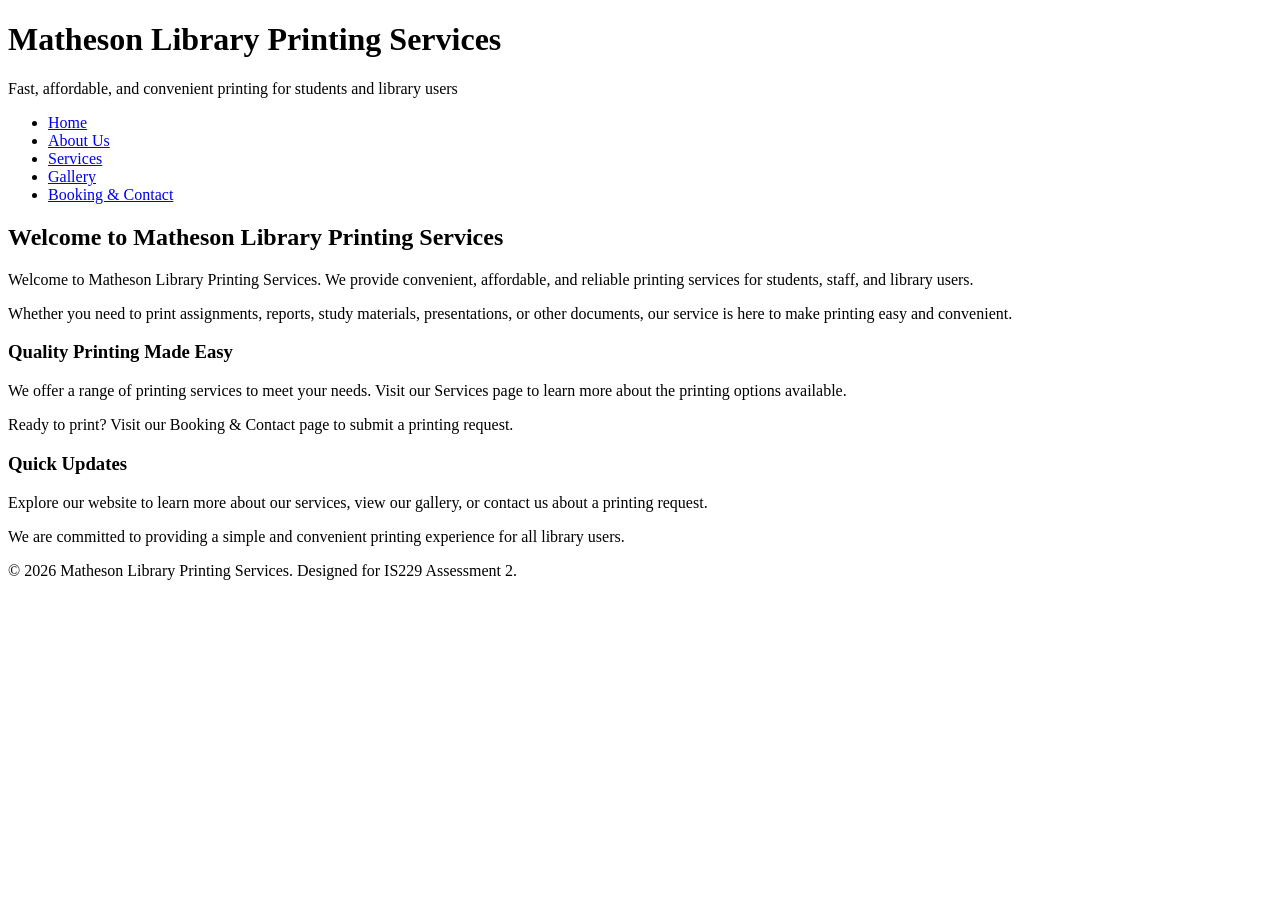
==== index.html @ 6a516424 "Initial website files(html)" ====
<!doctype html>
<html lang="en">
  <head>
    <meta charset="UTF-8" />
    <meta name="viewport" content="width=device-width, initial-scale=1.0" />
    <meta
      name="description"
      content="Matheson Library Printing Services offers fast, affordable printing, colour printing and photocopying for students, staff and library users."
    />
    <link rel="stylesheet" href="style.css" />
    <link rel="icon" type="image/png" href="images/favicon.png" />

    <title>Home - Matheson Library Printing Services</title>
  </head>

  <body>
    <!-- Header: Main branding and website title -->
    <header>
      <h1>Matheson Library Printing Services</h1>
      <p>
        Fast, affordable, and convenient printing for students and library users
      </p>
    </header>

    <!-- Nav: Consistent navigation menu on every page -->
    <nav>
      <ul>
        <li><a href="index.html">Home</a></li>
        <li><a href="about.html">About Us</a></li>
        <li><a href="services.html">Services</a></li>
        <li><a href="gallery.html">Gallery</a></li>
        <li><a href="contact.html">Booking &amp; Contact</a></li>
      </ul>
    </nav>

    <!-- Main: The primary content area of the page -->
    <main>
      <!-- Welcome section -->
      <section>
        <h2>Welcome to Matheson Library Printing Services</h2>

        <p>
          Welcome to Matheson Library Printing Services. We provide convenient,
          affordable, and reliable printing services for students, staff, and
          library users.
        </p>

        <p>
          Whether you need to print assignments, reports, study materials,
          presentations, or other documents, our service is here to make
          printing easy and convenient.
        </p>

        <!-- Article: A self-contained piece of content -->
        <article>
          <h3>Quality Printing Made Easy</h3>

          <p>
            We offer a range of printing services to meet your needs. Visit our
            Services page to learn more about the printing options available.
          </p>

          <p>
            Ready to print? Visit our Booking &amp; Contact page to submit a
            printing request.
          </p>
        </article>
      </section>

      <!-- Aside: Complementary content -->
      <aside>
        <h3>Quick Updates</h3>

        <p>
          Explore our website to learn more about our services, view our
          gallery, or contact us about a printing request.
        </p>

        <p>
          We are committed to providing a simple and convenient printing
          experience for all library users.
        </p>
      </aside>
    </main>

    <!-- Footer: Copyright and metadata info -->
    <footer>
      <p>
        &copy; 2026 Matheson Library Printing Services. Designed for IS229
        Assessment 2.
      </p>
    </footer>
  </body>
</html>
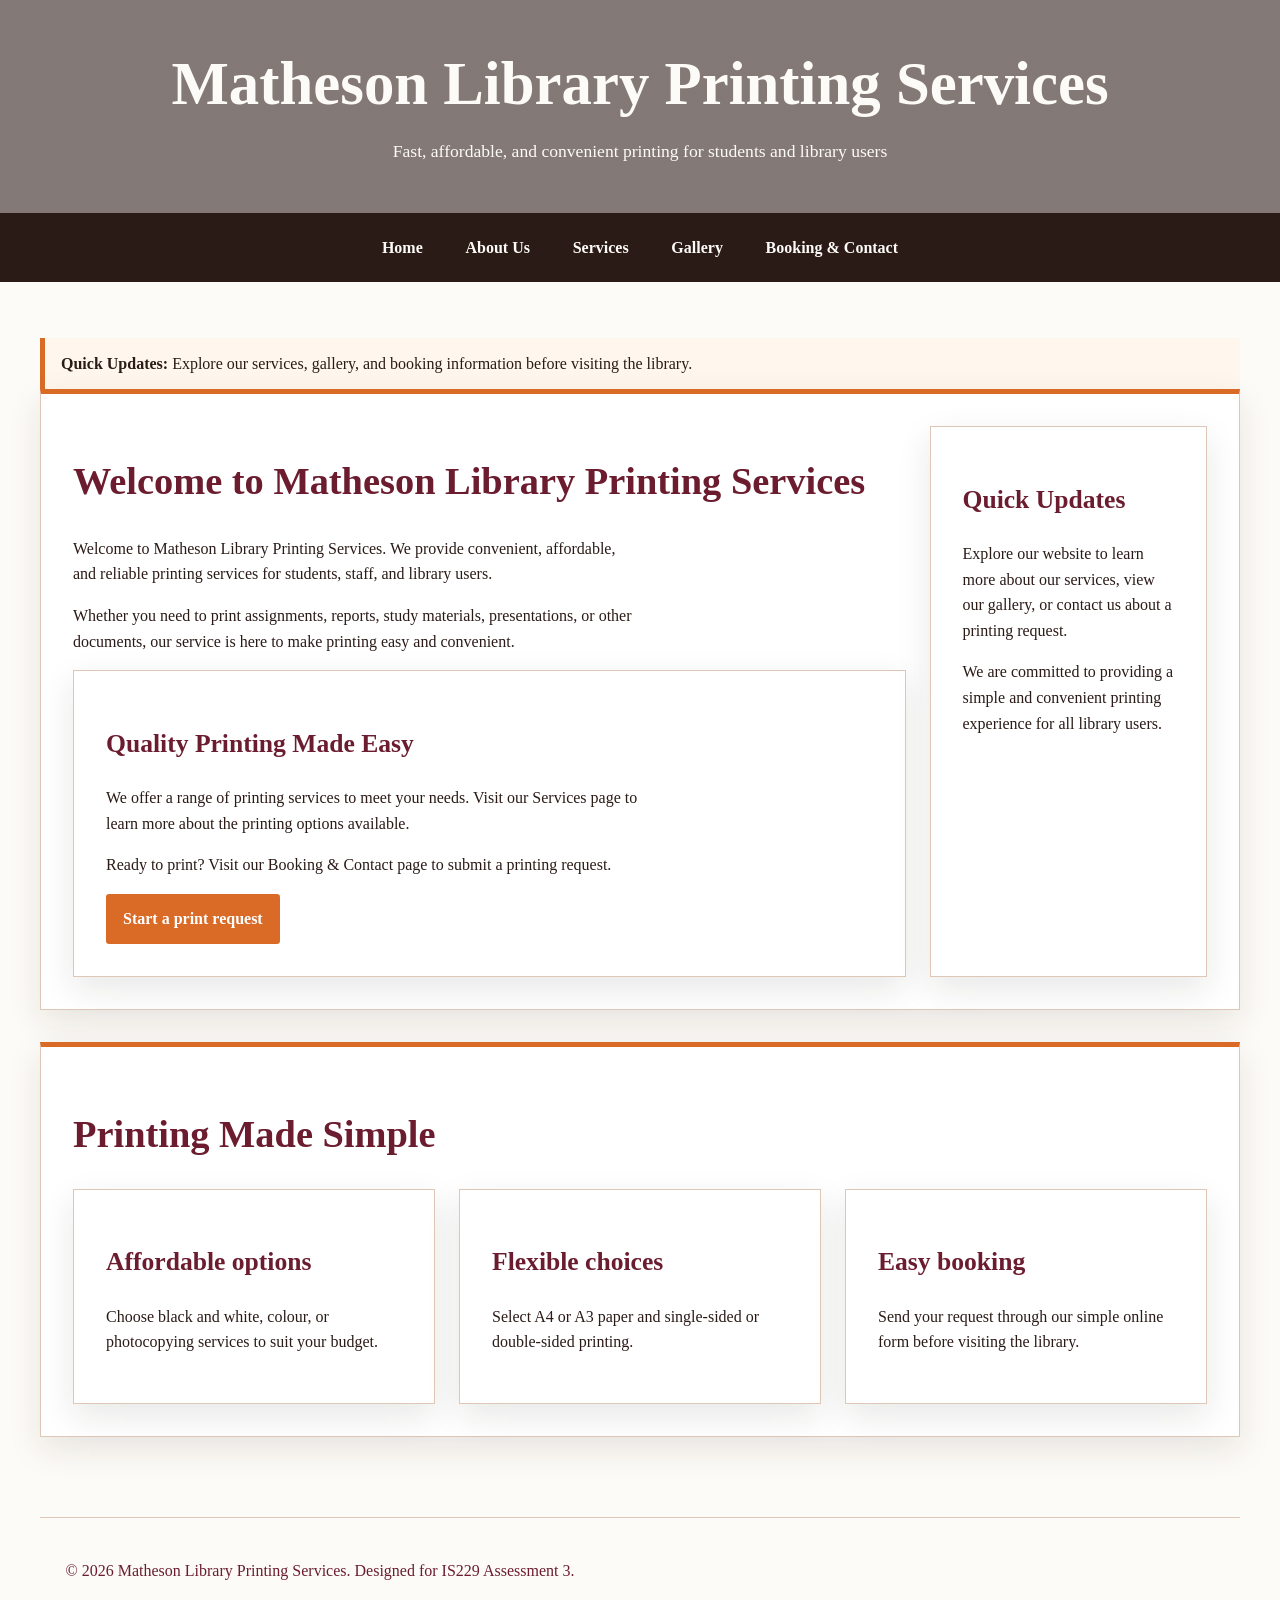
==== commit b4d798ca: "Integrate responsive layouts for core pages" ====
--- a/index.html
+++ b/index.html
@@ -15,15 +15,18 @@
 
   <body>
     <!-- Header: Main branding and website title -->
-    <header>
-      <h1>Matheson Library Printing Services</h1>
-      <p>
-        Fast, affordable, and convenient printing for students and library users
-      </p>
+    <header class="site-header">
+      <div class="header-container">
+        <h1>Matheson Library Printing Services</h1>
+        <p>
+          Fast, affordable, and convenient printing for students and library
+          users
+        </p>
+      </div>
     </header>
 
     <!-- Nav: Consistent navigation menu on every page -->
-    <nav>
+    <nav class="main-nav" aria-label="Main navigation">
       <ul>
         <li><a href="index.html">Home</a></li>
         <li><a href="about.html">About Us</a></li>
@@ -35,59 +38,88 @@
 
     <!-- Main: The primary content area of the page -->
     <main>
-      <!-- Welcome section -->
-      <section>
-        <h2>Welcome to Matheson Library Printing Services</h2>
+      <div class="updates">
+        <strong>Quick Updates:</strong> Explore our services, gallery, and
+        booking information before visiting the library.
+      </div>
 
-        <p>
-          Welcome to Matheson Library Printing Services. We provide convenient,
-          affordable, and reliable printing services for students, staff, and
-          library users.
-        </p>
+      <section class="hero-grid" aria-labelledby="welcome-heading">
+        <div>
+          <h2 id="welcome-heading">
+            Welcome to Matheson Library Printing Services
+          </h2>
+          <p>
+            Welcome to Matheson Library Printing Services. We provide
+            convenient, affordable, and reliable printing services for students,
+            staff, and library users.
+          </p>
+          <p>
+            Whether you need to print assignments, reports, study materials,
+            presentations, or other documents, our service is here to make
+            printing easy and convenient.
+          </p>
+          <article class="panel">
+            <h3>Quality Printing Made Easy</h3>
+            <p>
+              We offer a range of printing services to meet your needs. Visit
+              our Services page to learn more about the printing options
+              available.
+            </p>
+            <p>
+              Ready to print? Visit our Booking &amp; Contact page to submit a
+              printing request.
+            </p>
+            <a class="btn btn-primary" href="contact.html"
+              >Start a print request</a
+            >
+          </article>
+        </div>
 
-        <p>
-          Whether you need to print assignments, reports, study materials,
-          presentations, or other documents, our service is here to make
-          printing easy and convenient.
-        </p>
-
-        <!-- Article: A self-contained piece of content -->
-        <article>
-          <h3>Quality Printing Made Easy</h3>
-
+        <aside class="panel">
+          <h3>Quick Updates</h3>
           <p>
-            We offer a range of printing services to meet your needs. Visit our
-            Services page to learn more about the printing options available.
+            Explore our website to learn more about our services, view our
+            gallery, or contact us about a printing request.
           </p>
-
           <p>
-            Ready to print? Visit our Booking &amp; Contact page to submit a
-            printing request.
+            We are committed to providing a simple and convenient printing
+            experience for all library users.
           </p>
-        </article>
+        </aside>
       </section>
 
-      <!-- Aside: Complementary content -->
-      <aside>
-        <h3>Quick Updates</h3>
-
-        <p>
-          Explore our website to learn more about our services, view our
-          gallery, or contact us about a printing request.
-        </p>
-
-        <p>
-          We are committed to providing a simple and convenient printing
-          experience for all library users.
-        </p>
-      </aside>
+      <section aria-labelledby="features-heading">
+        <h2 id="features-heading">Printing Made Simple</h2>
+        <div class="grid-3">
+          <article class="card">
+            <h3>Affordable options</h3>
+            <p>
+              Choose black and white, colour, or photocopying services to suit
+              your budget.
+            </p>
+          </article>
+          <article class="card">
+            <h3>Flexible choices</h3>
+            <p>
+              Select A4 or A3 paper and single-sided or double-sided printing.
+            </p>
+          </article>
+          <article class="card">
+            <h3>Easy booking</h3>
+            <p>
+              Send your request through our simple online form before visiting
+              the library.
+            </p>
+          </article>
+        </div>
+      </section>
     </main>
 
     <!-- Footer: Copyright and metadata info -->
     <footer>
       <p>
         &copy; 2026 Matheson Library Printing Services. Designed for IS229
-        Assessment 2.
+        Assessment 3.
       </p>
     </footer>
   </body>
--- a/style.css
+++ b/style.css
@@ -0,0 +1,352 @@
+:root {
+  --terracotta: #d96b27;
+  --maroon: #6b1d2f;
+  --chocolate: #2b1b17;
+  --cream: #fdfbf7;
+  --paper: #fff7ed;
+  --border: #dfc7b8;
+  --shadow: 0 0.75rem 2rem rgba(43, 27, 23, 0.1);
+  --content-width: 75rem;
+}
+
+*,
+*::before,
+*::after {
+  box-sizing: border-box;
+}
+
+html {
+  scroll-behavior: smooth;
+}
+
+body {
+  margin: 0;
+  min-width: 18rem;
+  background: var(--cream);
+  color: var(--chocolate);
+  font-family: Georgia, "Times New Roman", serif;
+  line-height: 1.6;
+}
+
+img,
+video,
+iframe {
+  display: block;
+  max-width: 100%;
+}
+
+img,
+video {
+  height: auto;
+}
+
+a {
+  color: var(--maroon);
+}
+
+a:hover {
+  color: var(--terracotta);
+}
+
+:focus-visible {
+  outline: 0.2rem solid var(--terracotta);
+  outline-offset: 0.2rem;
+}
+
+h1,
+h2,
+h3 {
+  line-height: 1.2;
+}
+
+h1 {
+  margin: 0;
+  font-size: clamp(2rem, 5vw, 3.8rem);
+}
+
+h2 {
+  color: var(--maroon);
+  font-size: clamp(1.6rem, 3vw, 2.4rem);
+}
+
+h3 {
+  color: var(--maroon);
+  font-size: clamp(1.2rem, 2vw, 1.6rem);
+}
+
+p,
+ul,
+ol {
+  max-width: 70ch;
+}
+
+.site-header {
+  background:
+    linear-gradient(rgba(43, 27, 23, 0.58), rgba(43, 27, 23, 0.58)),
+    url("Images/Header Background.png") center / cover;
+  color: var(--cream);
+  padding: 3rem 1rem;
+  text-align: center;
+}
+
+.site-header p {
+  margin: 1rem auto 0;
+  max-width: 48rem;
+  font-size: 1.1rem;
+}
+
+.header-container,
+.main-nav ul,
+main,
+footer {
+  width: min(100% - 2rem, var(--content-width));
+  margin-inline: auto;
+}
+
+.main-nav {
+  background: var(--chocolate);
+}
+
+.main-nav ul {
+  display: flex;
+  flex-wrap: wrap;
+  justify-content: space-evenly;
+  gap: 0.5rem;
+  margin-block: 0;
+  padding: 0.8rem 0;
+  list-style: none;
+}
+
+.main-nav li {
+  flex: 0 1 auto;
+}
+
+.main-nav a {
+  display: block;
+  padding: 0.55rem 0.8rem;
+  color: var(--cream);
+  font-weight: 700;
+  text-align: center;
+  text-decoration: none;
+}
+
+.main-nav a:hover,
+.main-nav a[aria-current="page"] {
+  background: var(--terracotta);
+  color: #fff;
+}
+
+.updates {
+  margin: 1.5rem auto 0;
+  padding: 0.8rem 1rem;
+  border-left: 0.35rem solid var(--terracotta);
+  background: var(--paper);
+}
+
+main {
+  padding-block: 2rem 3rem;
+}
+
+main > section,
+main > aside {
+  margin-bottom: 2rem;
+}
+
+.hero-grid,
+.grid-2,
+.grid-3,
+.contact-layout,
+.gallery-grid {
+  display: grid;
+  gap: 1.5rem;
+}
+
+.hero-grid {
+  align-items: center;
+}
+
+.card,
+.panel,
+.booking-form,
+main > section,
+main > aside {
+  padding: clamp(1.25rem, 3vw, 2rem);
+  border: 0.08rem solid var(--border);
+  background: #fff;
+  box-shadow: var(--shadow);
+}
+
+main > section,
+main > aside {
+  border-top: 0.35rem solid var(--terracotta);
+}
+
+.card,
+.panel {
+  height: 100%;
+}
+
+figure {
+  margin: 1.5rem 0;
+}
+
+figcaption {
+  padding-top: 0.5rem;
+  color: var(--maroon);
+  font-style: italic;
+}
+
+.gallery-grid figure {
+  margin: 0;
+}
+
+.gallery-grid img,
+.gallery-grid video {
+  width: 100%;
+  border: 0.08rem solid var(--border);
+}
+
+.video-container,
+.map-container {
+  overflow: hidden;
+  aspect-ratio: 16 / 9;
+}
+
+.video-container video,
+.map-container iframe {
+  width: 100%;
+  height: 100%;
+}
+
+.map-container iframe {
+  border: 0;
+}
+
+table {
+  width: 100%;
+  border-collapse: collapse;
+  margin-block: 1rem 2rem;
+}
+
+caption {
+  margin-bottom: 0.5rem;
+  color: var(--maroon);
+  font-weight: 700;
+  text-align: left;
+}
+
+th,
+td {
+  padding: 0.7rem;
+  border: 0.08rem solid var(--border);
+  text-align: left;
+  vertical-align: top;
+}
+
+th {
+  background: var(--maroon);
+  color: var(--cream);
+}
+
+.booking-form {
+  display: grid;
+  gap: 0.8rem;
+}
+
+.form-group {
+  display: grid;
+  gap: 0.35rem;
+}
+
+input,
+select,
+textarea {
+  width: 100%;
+  padding: 0.7rem;
+  border: 0.08rem solid #94766b;
+  border-radius: 0.2rem;
+  background: #fff;
+  color: var(--chocolate);
+  font: inherit;
+}
+
+textarea {
+  resize: vertical;
+}
+
+.btn {
+  display: inline-block;
+  width: fit-content;
+  border: 0.1rem solid transparent;
+  border-radius: 0.2rem;
+  padding: 0.7rem 1rem;
+  font: inherit;
+  font-weight: 700;
+  cursor: pointer;
+  text-decoration: none;
+}
+
+.btn-primary {
+  background: var(--terracotta);
+  color: #fff;
+}
+
+.btn-primary:hover {
+  background: var(--maroon);
+  color: #fff;
+}
+
+.btn-secondary {
+  border-color: var(--maroon);
+  color: var(--maroon);
+}
+
+footer {
+  padding-block: 1.5rem;
+  border-top: 0.08rem solid var(--border);
+  color: var(--maroon);
+  text-align: center;
+}
+
+@media (min-width: 40rem) {
+  .grid-2,
+  .contact-layout {
+    grid-template-columns: repeat(2, minmax(0, 1fr));
+  }
+
+  .gallery-grid {
+    grid-template-columns: repeat(2, minmax(0, 1fr));
+  }
+
+  .hero-grid {
+    grid-template-columns: 1.4fr 0.6fr;
+  }
+}
+
+@media (min-width: 62rem) {
+  .grid-3,
+  .gallery-grid {
+    grid-template-columns: repeat(3, minmax(0, 1fr));
+  }
+
+  .hero-grid {
+    grid-template-columns: 1.5fr 0.5fr;
+  }
+}
+
+@media (max-width: 39.99rem) {
+  .main-nav ul {
+    align-items: stretch;
+    flex-direction: column;
+    text-align: center;
+  }
+
+  .main-nav li {
+    flex: initial;
+  }
+
+  table {
+    display: block;
+    overflow-x: auto;
+  }
+}
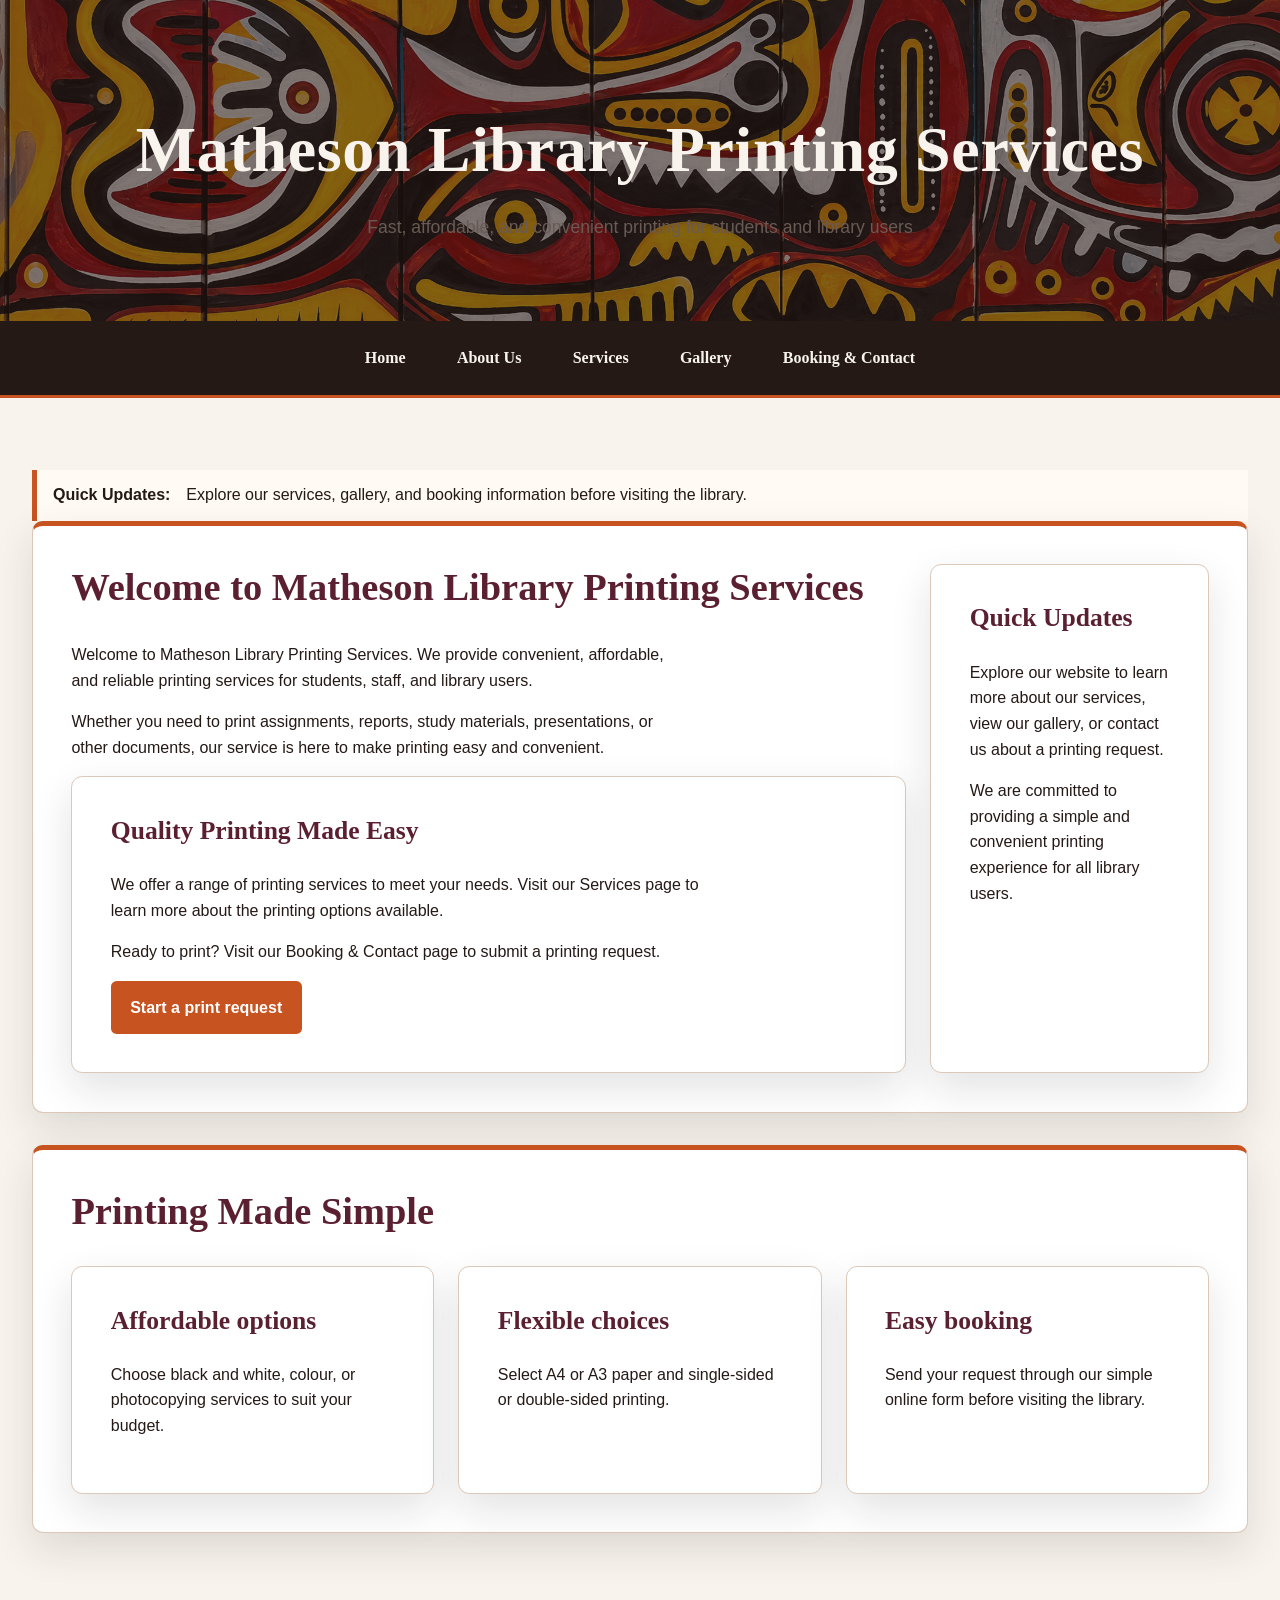
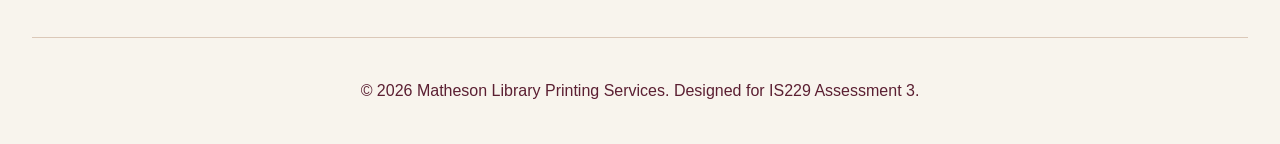
==== commit aaa256ba: "Complete responsive accessibility quality checks" ====
--- a/index.html
+++ b/index.html
@@ -14,6 +14,7 @@
   </head>
 
   <body>
+    <a class="skip-link" href="#main-content">Skip to main content</a>
     <!-- Header: Main branding and website title -->
     <header class="site-header">
       <div class="header-container">
@@ -37,7 +38,7 @@
     </nav>
 
     <!-- Main: The primary content area of the page -->
-    <main>
+    <main id="main-content">
       <div class="updates">
         <strong>Quick Updates:</strong> Explore our services, gallery, and
         booking information before visiting the library.
--- a/style.css
+++ b/style.css
@@ -1,12 +1,27 @@
 :root {
-  --terracotta: #d96b27;
-  --maroon: #6b1d2f;
-  --chocolate: #2b1b17;
-  --cream: #fdfbf7;
-  --paper: #fff7ed;
-  --border: #dfc7b8;
-  --shadow: 0 0.75rem 2rem rgba(43, 27, 23, 0.1);
-  --content-width: 75rem;
+  --terracotta: #c65320;
+  --terracotta-dark: #9f3f1b;
+  --maroon: #5b1f32;
+  --maroon-dark: #3e1422;
+  --chocolate: #241915;
+  --cream: #f8f4ed;
+  --paper: #fffaf3;
+  --surface: #ffffff;
+  --border: #dbc8b8;
+  --muted: #695b54;
+  --shadow-sm: 0 0.25rem 0.8rem rgba(36, 25, 21, 0.08);
+  --shadow: 0 1rem 2.5rem rgba(36, 25, 21, 0.12);
+  --content-width: 76rem;
+  --reading-width: 68ch;
+  --space-1: 0.35rem;
+  --space-2: 0.7rem;
+  --space-3: 1rem;
+  --space-4: 1.5rem;
+  --space-5: 2rem;
+  --space-6: 3rem;
+  --space-7: 4.5rem;
+  --radius-sm: 0.35rem;
+  --radius-md: 0.7rem;
 }
 
 *,
@@ -24,7 +39,7 @@
   min-width: 18rem;
   background: var(--cream);
   color: var(--chocolate);
-  font-family: Georgia, "Times New Roman", serif;
+  font-family: "Trebuchet MS", Verdana, sans-serif;
   line-height: 1.6;
 }
 
@@ -53,20 +68,48 @@
   outline-offset: 0.2rem;
 }
 
+.skip-link {
+  position: absolute;
+  top: 0.5rem;
+  left: 0.5rem;
+  z-index: 10;
+  transform: translateY(-200%);
+  padding: 0.7rem 1rem;
+  border-radius: var(--radius-sm);
+  background: var(--cream);
+  color: var(--maroon-dark);
+  font-weight: 700;
+}
+
+.skip-link:focus {
+  transform: translateY(0);
+}
+
 h1,
 h2,
 h3 {
+  margin-top: 0;
   line-height: 1.2;
+}
+
+h1,
+h2,
+h3,
+th,
+.btn,
+.main-nav a {
+  font-family: Georgia, "Times New Roman", serif;
 }
 
 h1 {
   margin: 0;
-  font-size: clamp(2rem, 5vw, 3.8rem);
+  font-size: clamp(2.2rem, 5vw, 4.4rem);
+  letter-spacing: 0.01em;
 }
 
 h2 {
   color: var(--maroon);
-  font-size: clamp(1.6rem, 3vw, 2.4rem);
+  font-size: clamp(1.75rem, 3vw, 2.6rem);
 }
 
 h3 {
@@ -77,7 +120,14 @@
 p,
 ul,
 ol {
-  max-width: 70ch;
+  max-width: var(--reading-width);
+}
+
+small,
+figcaption,
+.site-header p,
+footer {
+  color: var(--muted);
 }
 
 .site-header {
@@ -85,12 +135,12 @@
     linear-gradient(rgba(43, 27, 23, 0.58), rgba(43, 27, 23, 0.58)),
     url("Images/Header Background.png") center / cover;
   color: var(--cream);
-  padding: 3rem 1rem;
+  padding: clamp(3.5rem, 10vw, 7rem) 1rem clamp(3rem, 8vw, 5rem);
   text-align: center;
 }
 
 .site-header p {
-  margin: 1rem auto 0;
+  margin: var(--space-4) auto 0;
   max-width: 48rem;
   font-size: 1.1rem;
 }
@@ -103,8 +153,15 @@
   margin-inline: auto;
 }
 
+.header-container {
+  display: flex;
+  flex-direction: column;
+  align-items: center;
+}
+
 .main-nav {
   background: var(--chocolate);
+  border-bottom: 0.2rem solid var(--terracotta);
 }
 
 .main-nav ul {
@@ -123,11 +180,15 @@
 
 .main-nav a {
   display: block;
-  padding: 0.55rem 0.8rem;
+  border-radius: var(--radius-sm);
+  padding: 0.7rem 1rem;
   color: var(--cream);
   font-weight: 700;
   text-align: center;
   text-decoration: none;
+  transition:
+    background-color 160ms ease,
+    color 160ms ease;
 }
 
 .main-nav a:hover,
@@ -136,7 +197,15 @@
   color: #fff;
 }
 
+.main-nav a:focus-visible {
+  outline-color: var(--cream);
+}
+
 .updates {
+  display: flex;
+  flex-wrap: wrap;
+  align-items: baseline;
+  gap: var(--space-2) var(--space-3);
   margin: 1.5rem auto 0;
   padding: 0.8rem 1rem;
   border-left: 0.35rem solid var(--terracotta);
@@ -144,7 +213,7 @@
 }
 
 main {
-  padding-block: 2rem 3rem;
+  padding-block: var(--space-6) var(--space-7);
 }
 
 main > section,
@@ -158,11 +227,33 @@
 .contact-layout,
 .gallery-grid {
   display: grid;
+  align-items: stretch;
   gap: 1.5rem;
+}
+
+.hero-grid {
+  grid-template-columns: minmax(0, 1.5fr) minmax(16rem, 0.5fr);
+}
+
+.grid-2,
+.contact-layout {
+  grid-template-columns: repeat(2, minmax(0, 1fr));
+}
+
+.grid-3,
+.gallery-grid {
+  grid-template-columns: repeat(3, minmax(0, 1fr));
 }
 
 .hero-grid {
   align-items: center;
+}
+
+.grid-2 > *,
+.grid-3 > *,
+.contact-layout > *,
+.gallery-grid > * {
+  min-width: 0;
 }
 
 .card,
@@ -170,9 +261,10 @@
 .booking-form,
 main > section,
 main > aside {
-  padding: clamp(1.25rem, 3vw, 2rem);
+  padding: clamp(1.35rem, 3vw, 2.4rem);
   border: 0.08rem solid var(--border);
-  background: #fff;
+  border-radius: var(--radius-md);
+  background: var(--surface);
   box-shadow: var(--shadow);
 }
 
@@ -191,8 +283,7 @@
 }
 
 figcaption {
-  padding-top: 0.5rem;
-  color: var(--maroon);
+  padding-top: var(--space-2);
   font-style: italic;
 }
 
@@ -203,7 +294,12 @@
 .gallery-grid img,
 .gallery-grid video {
   width: 100%;
+  aspect-ratio: 4 / 3;
   border: 0.08rem solid var(--border);
+}
+
+.gallery-grid img {
+  object-fit: cover;
 }
 
 .video-container,
@@ -216,6 +312,10 @@
 .map-container iframe {
   width: 100%;
   height: 100%;
+}
+
+.video-container video {
+  object-fit: cover;
 }
 
 .map-container iframe {
@@ -253,6 +353,10 @@
   gap: 0.8rem;
 }
 
+.booking-form .btn {
+  justify-self: start;
+}
+
 .form-group {
   display: grid;
   gap: 0.35rem;
@@ -262,12 +366,30 @@
 select,
 textarea {
   width: 100%;
-  padding: 0.7rem;
+  min-height: 3rem;
+  padding: 0.75rem 0.85rem;
   border: 0.08rem solid #94766b;
-  border-radius: 0.2rem;
-  background: #fff;
+  border-radius: var(--radius-sm);
+  background: var(--surface);
   color: var(--chocolate);
   font: inherit;
+  transition:
+    border-color 160ms ease,
+    box-shadow 160ms ease;
+}
+
+input:focus,
+select:focus,
+textarea:focus {
+  border-color: var(--terracotta);
+  box-shadow: 0 0 0 0.2rem rgba(198, 83, 32, 0.18);
+  outline: none;
+}
+
+input:user-invalid,
+select:user-invalid,
+textarea:user-invalid {
+  border-color: var(--maroon);
 }
 
 textarea {
@@ -278,12 +400,21 @@
   display: inline-block;
   width: fit-content;
   border: 0.1rem solid transparent;
-  border-radius: 0.2rem;
-  padding: 0.7rem 1rem;
+  border-radius: var(--radius-sm);
+  padding: 0.8rem 1.15rem;
   font: inherit;
   font-weight: 700;
   cursor: pointer;
   text-decoration: none;
+  transition:
+    background-color 160ms ease,
+    border-color 160ms ease,
+    color 160ms ease,
+    transform 160ms ease;
+}
+
+.btn:hover {
+  transform: translateY(-0.1rem);
 }
 
 .btn-primary {
@@ -292,7 +423,7 @@
 }
 
 .btn-primary:hover {
-  background: var(--maroon);
+  background: var(--terracotta-dark);
   color: #fff;
 }
 
@@ -301,7 +432,14 @@
   color: var(--maroon);
 }
 
+.btn-secondary:hover {
+  background: var(--maroon);
+  color: var(--cream);
+}
+
 footer {
+  display: flex;
+  justify-content: center;
   padding-block: 1.5rem;
   border-top: 0.08rem solid var(--border);
   color: var(--maroon);
@@ -309,28 +447,24 @@
 }
 
 @media (min-width: 40rem) {
-  .grid-2,
-  .contact-layout {
-    grid-template-columns: repeat(2, minmax(0, 1fr));
-  }
-
+  .hero-grid {
+    grid-template-columns: minmax(0, 1.4fr) minmax(15rem, 0.6fr);
+  }
+
+  .grid-3,
   .gallery-grid {
     grid-template-columns: repeat(2, minmax(0, 1fr));
   }
-
+}
+
+@media (min-width: 62rem) {
   .hero-grid {
-    grid-template-columns: 1.4fr 0.6fr;
-  }
-}
-
-@media (min-width: 62rem) {
+    grid-template-columns: minmax(0, 1.5fr) minmax(16rem, 0.5fr);
+  }
+
   .grid-3,
   .gallery-grid {
     grid-template-columns: repeat(3, minmax(0, 1fr));
-  }
-
-  .hero-grid {
-    grid-template-columns: 1.5fr 0.5fr;
   }
 }
 
@@ -345,8 +479,26 @@
     flex: initial;
   }
 
+  .hero-grid,
+  .grid-2,
+  .grid-3,
+  .contact-layout,
+  .gallery-grid {
+    grid-template-columns: minmax(0, 1fr);
+  }
+
   table {
     display: block;
     overflow-x: auto;
   }
 }
+
+@media (prefers-reduced-motion: reduce) {
+  *,
+  *::before,
+  *::after {
+    scroll-behavior: auto !important;
+    transition-duration: 0.01ms !important;
+    animation-duration: 0.01ms !important;
+  }
+}
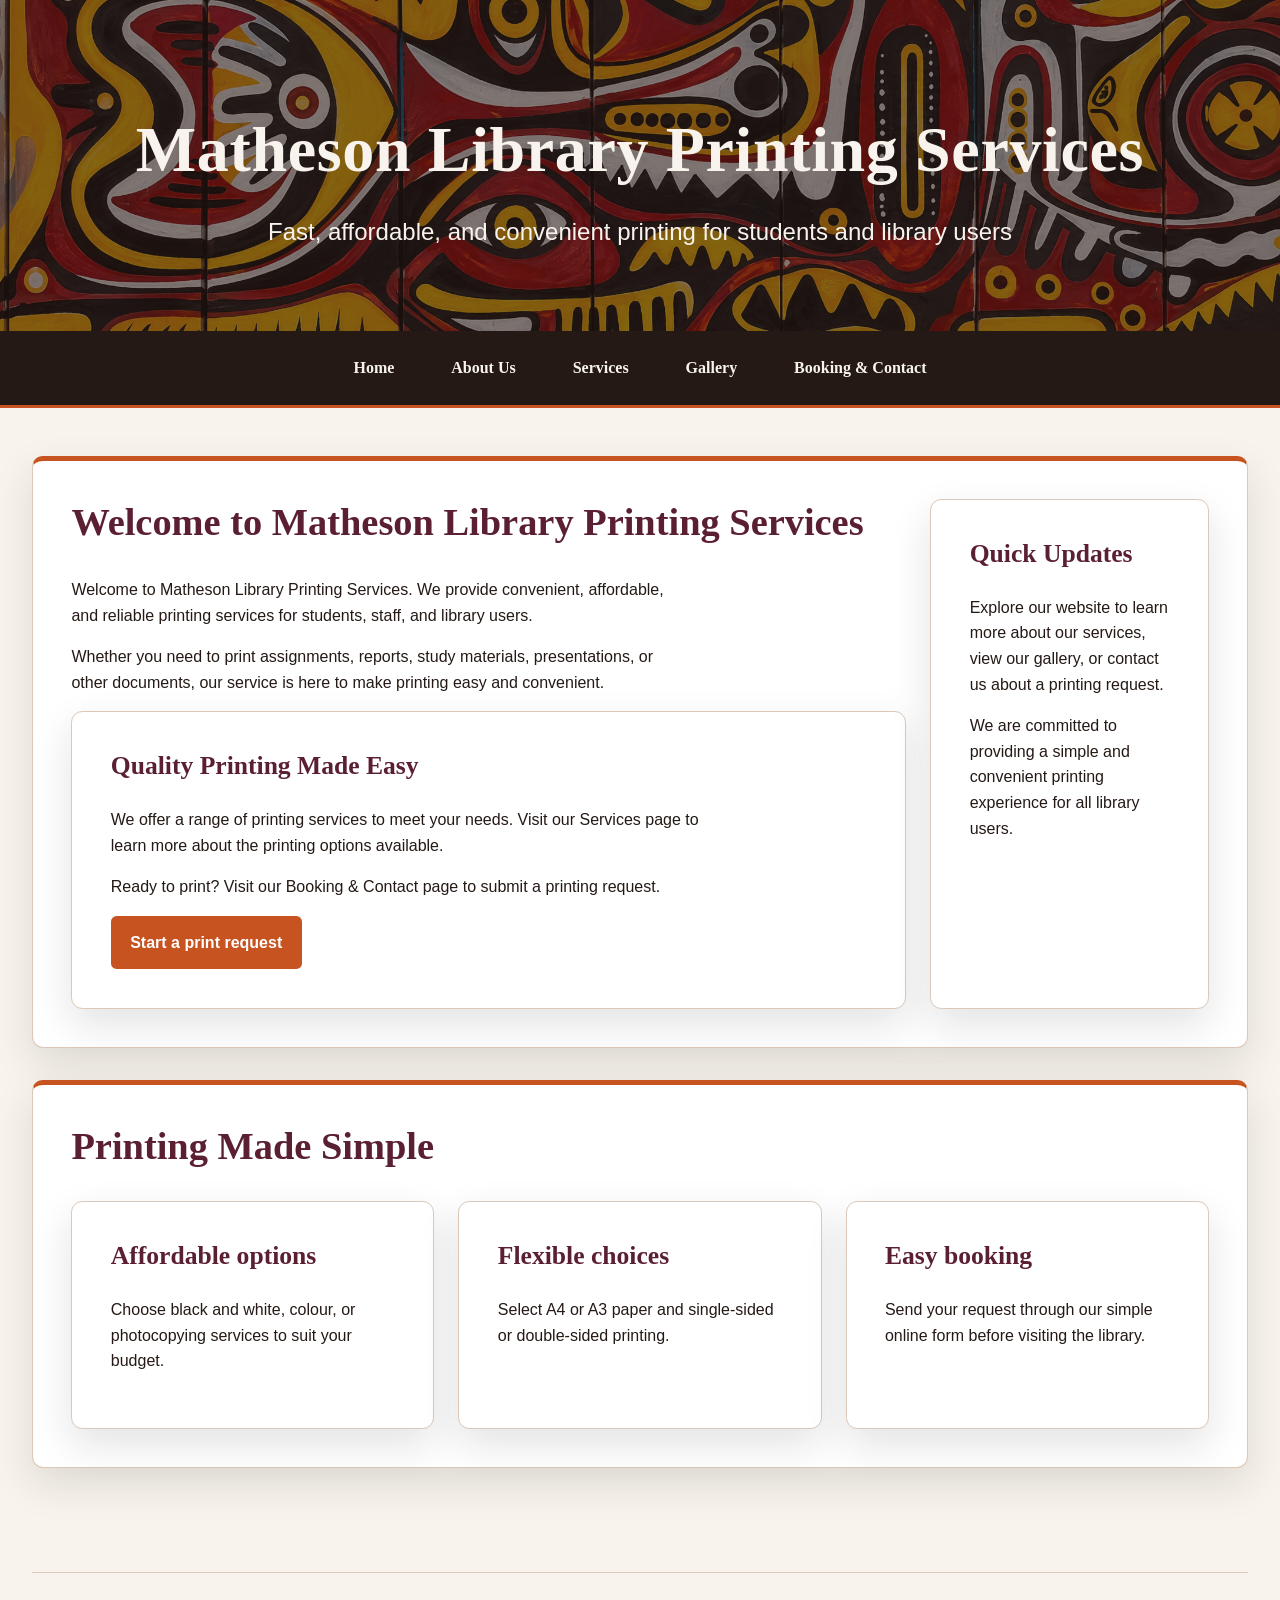
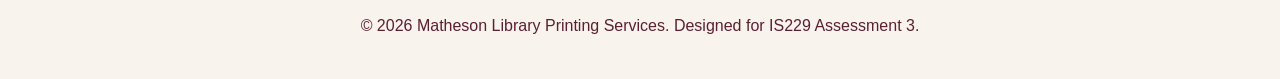
==== commit 09d055bf: "Remove homepage quick updates banner" ====
--- a/index.html
+++ b/index.html
@@ -39,11 +39,6 @@
 
     <!-- Main: The primary content area of the page -->
     <main id="main-content">
-      <div class="updates">
-        <strong>Quick Updates:</strong> Explore our services, gallery, and
-        booking information before visiting the library.
-      </div>
-
       <section class="hero-grid" aria-labelledby="welcome-heading">
         <div>
           <h2 id="welcome-heading">
--- a/style.css
+++ b/style.css
@@ -142,7 +142,8 @@
 .site-header p {
   margin: var(--space-4) auto 0;
   max-width: 48rem;
-  font-size: 1.1rem;
+  color: var(--cream);
+  font-size: clamp(1.2rem, 2.2vw, 1.5rem);
 }
 
 .header-container,
@@ -166,9 +167,10 @@
 
 .main-nav ul {
   display: flex;
-  flex-wrap: wrap;
-  justify-content: space-evenly;
+  flex-wrap: nowrap;
+  justify-content: space-between;
   gap: 0.5rem;
+  overflow-x: auto;
   margin-block: 0;
   padding: 0.8rem 0;
   list-style: none;
@@ -470,13 +472,12 @@
 
 @media (max-width: 39.99rem) {
   .main-nav ul {
-    align-items: stretch;
-    flex-direction: column;
-    text-align: center;
+    justify-content: flex-start;
+    padding-inline: 0.25rem;
   }
 
   .main-nav li {
-    flex: initial;
+    flex: 0 0 auto;
   }
 
   .hero-grid,
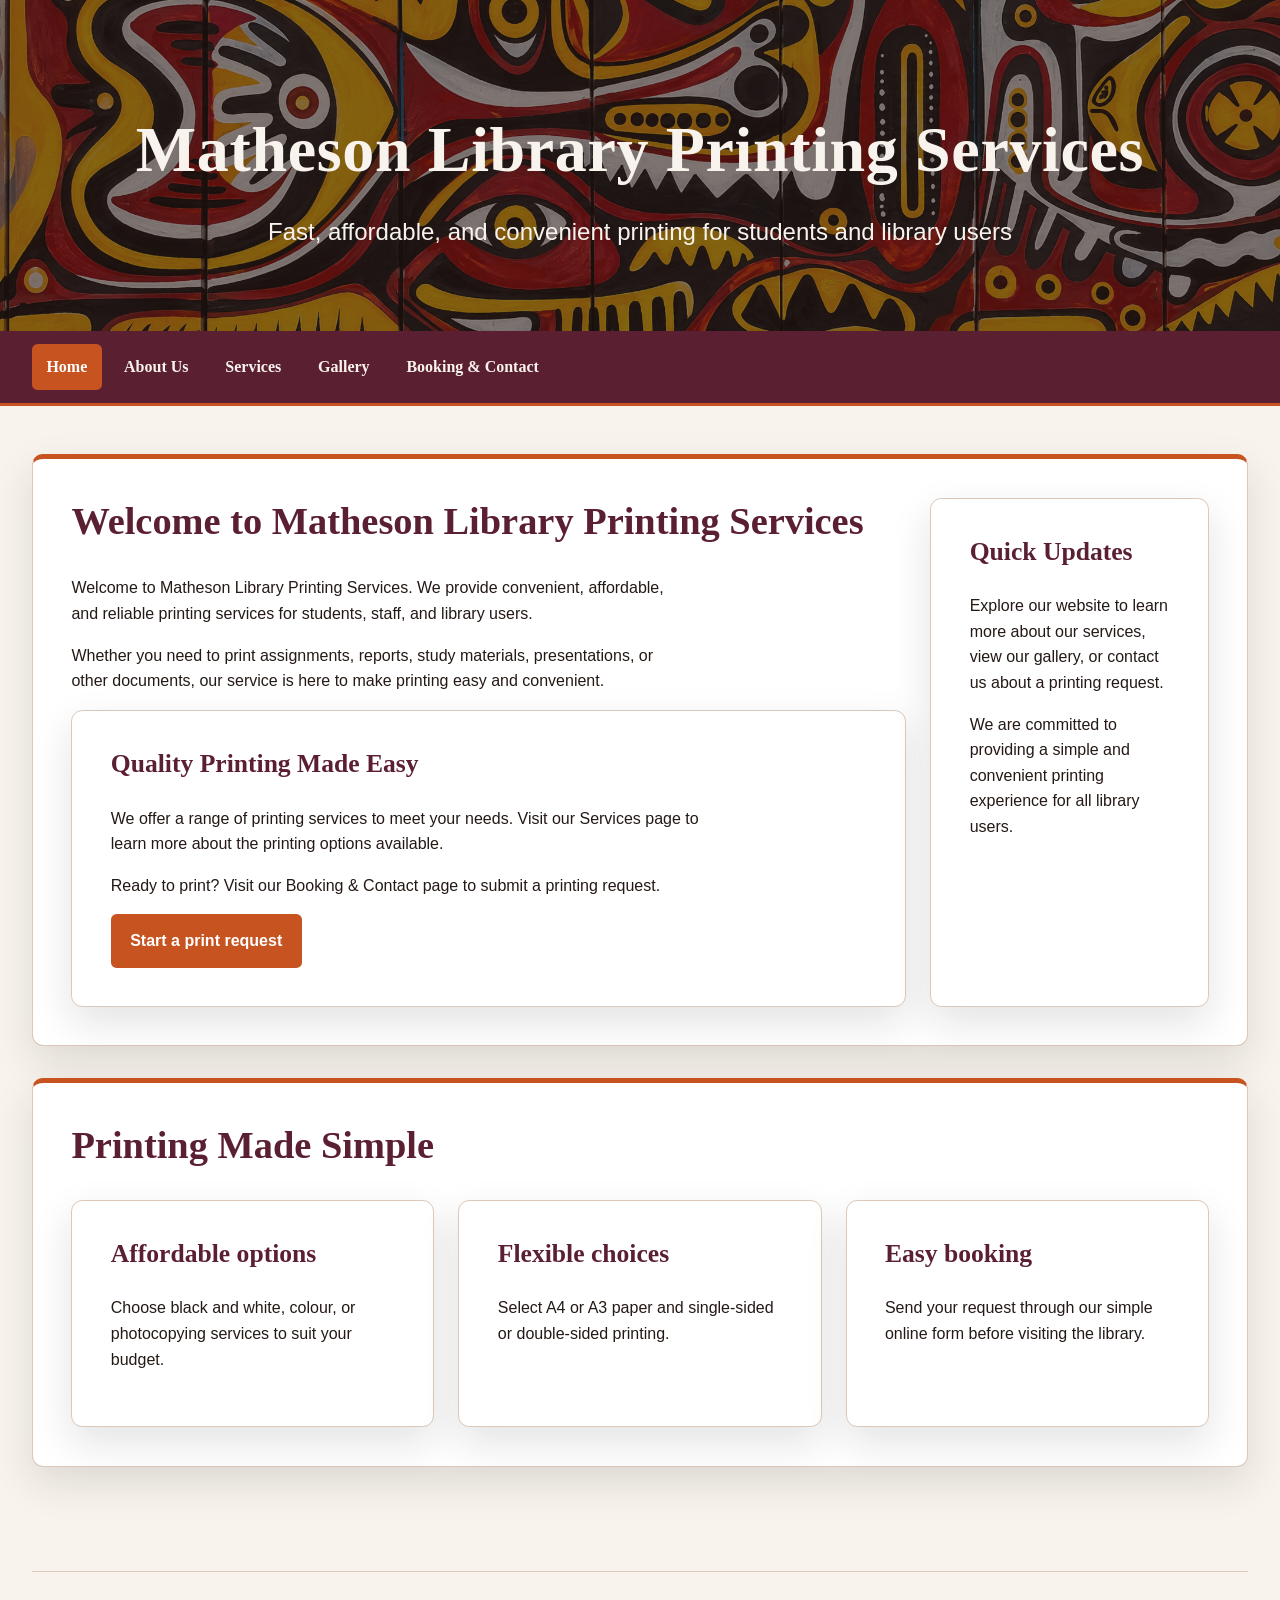
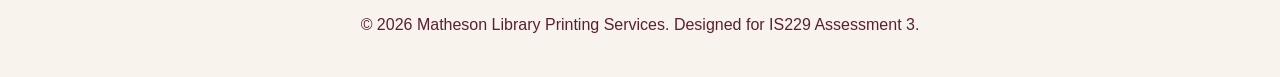
==== commit 3762a131: "Fix responsive navigation and highlight Home" ====
--- a/index.html
+++ b/index.html
@@ -29,7 +29,7 @@
     <!-- Nav: Consistent navigation menu on every page -->
     <nav class="main-nav" aria-label="Main navigation">
       <ul>
-        <li><a href="index.html">Home</a></li>
+        <li><a href="index.html" aria-current="page">Home</a></li>
         <li><a href="about.html">About Us</a></li>
         <li><a href="services.html">Services</a></li>
         <li><a href="gallery.html">Gallery</a></li>
--- a/style.css
+++ b/style.css
@@ -150,7 +150,7 @@
 .main-nav ul,
 main,
 footer {
-  width: min(100% - 2rem, var(--content-width));
+  width: min(calc(100% - 2rem), var(--content-width));
   margin-inline: auto;
 }
 
@@ -161,29 +161,30 @@
 }
 
 .main-nav {
-  background: var(--chocolate);
+  background-color: #5b1f32;
   border-bottom: 0.2rem solid var(--terracotta);
 }
 
 .main-nav ul {
-  display: flex;
-  flex-wrap: nowrap;
-  justify-content: space-between;
+  display: grid;
+  grid-template-columns: repeat(5, max-content);
   gap: 0.5rem;
   overflow-x: auto;
   margin-block: 0;
   padding: 0.8rem 0;
+  max-width: none;
   list-style: none;
 }
 
 .main-nav li {
-  flex: 0 1 auto;
+  min-width: 0;
 }
 
 .main-nav a {
   display: block;
+  min-width: 0;
   border-radius: var(--radius-sm);
-  padding: 0.7rem 1rem;
+  padding: 0.65rem 0.9rem;
   color: var(--cream);
   font-weight: 700;
   text-align: center;
@@ -204,14 +205,19 @@
 }
 
 .updates {
-  display: flex;
-  flex-wrap: wrap;
-  align-items: baseline;
-  gap: var(--space-2) var(--space-3);
+  display: block;
   margin: 1.5rem auto 0;
   padding: 0.8rem 1rem;
   border-left: 0.35rem solid var(--terracotta);
   background: var(--paper);
+}
+
+.updates h3 {
+  margin-bottom: var(--space-2);
+}
+
+.updates p {
+  margin-block: var(--space-2);
 }
 
 main {
@@ -242,6 +248,29 @@
   grid-template-columns: repeat(2, minmax(0, 1fr));
 }
 
+.contact-layout {
+  gap: var(--space-5);
+}
+
+.contact-panel .booking-form {
+  padding: 0;
+  border: 0;
+  background: transparent;
+  box-shadow: none;
+}
+
+.service-grid {
+  gap: var(--space-5);
+}
+
+.service-steps {
+  margin-top: var(--space-5);
+}
+
+.gallery-facility + article {
+  margin-top: var(--space-5);
+}
+
 .grid-3,
 .gallery-grid {
   grid-template-columns: repeat(3, minmax(0, 1fr));
@@ -262,6 +291,7 @@
 .panel,
 .booking-form,
 main > section,
+.contact-panel,
 main > aside {
   padding: clamp(1.35rem, 3vw, 2.4rem);
   border: 0.08rem solid var(--border);
@@ -272,6 +302,10 @@
 
 main > section,
 main > aside {
+  border-top: 0.35rem solid var(--terracotta);
+}
+
+.contact-panel {
   border-top: 0.35rem solid var(--terracotta);
 }
 
@@ -472,12 +506,19 @@
 
 @media (max-width: 39.99rem) {
   .main-nav ul {
-    justify-content: flex-start;
+    grid-auto-flow: column;
+    grid-auto-columns: max-content;
+    grid-template-columns: none;
+    justify-content: start;
     padding-inline: 0.25rem;
   }
 
   .main-nav li {
-    flex: 0 0 auto;
+    min-width: 8rem;
+  }
+
+  .main-nav a {
+    min-width: 8rem;
   }
 
   .hero-grid,
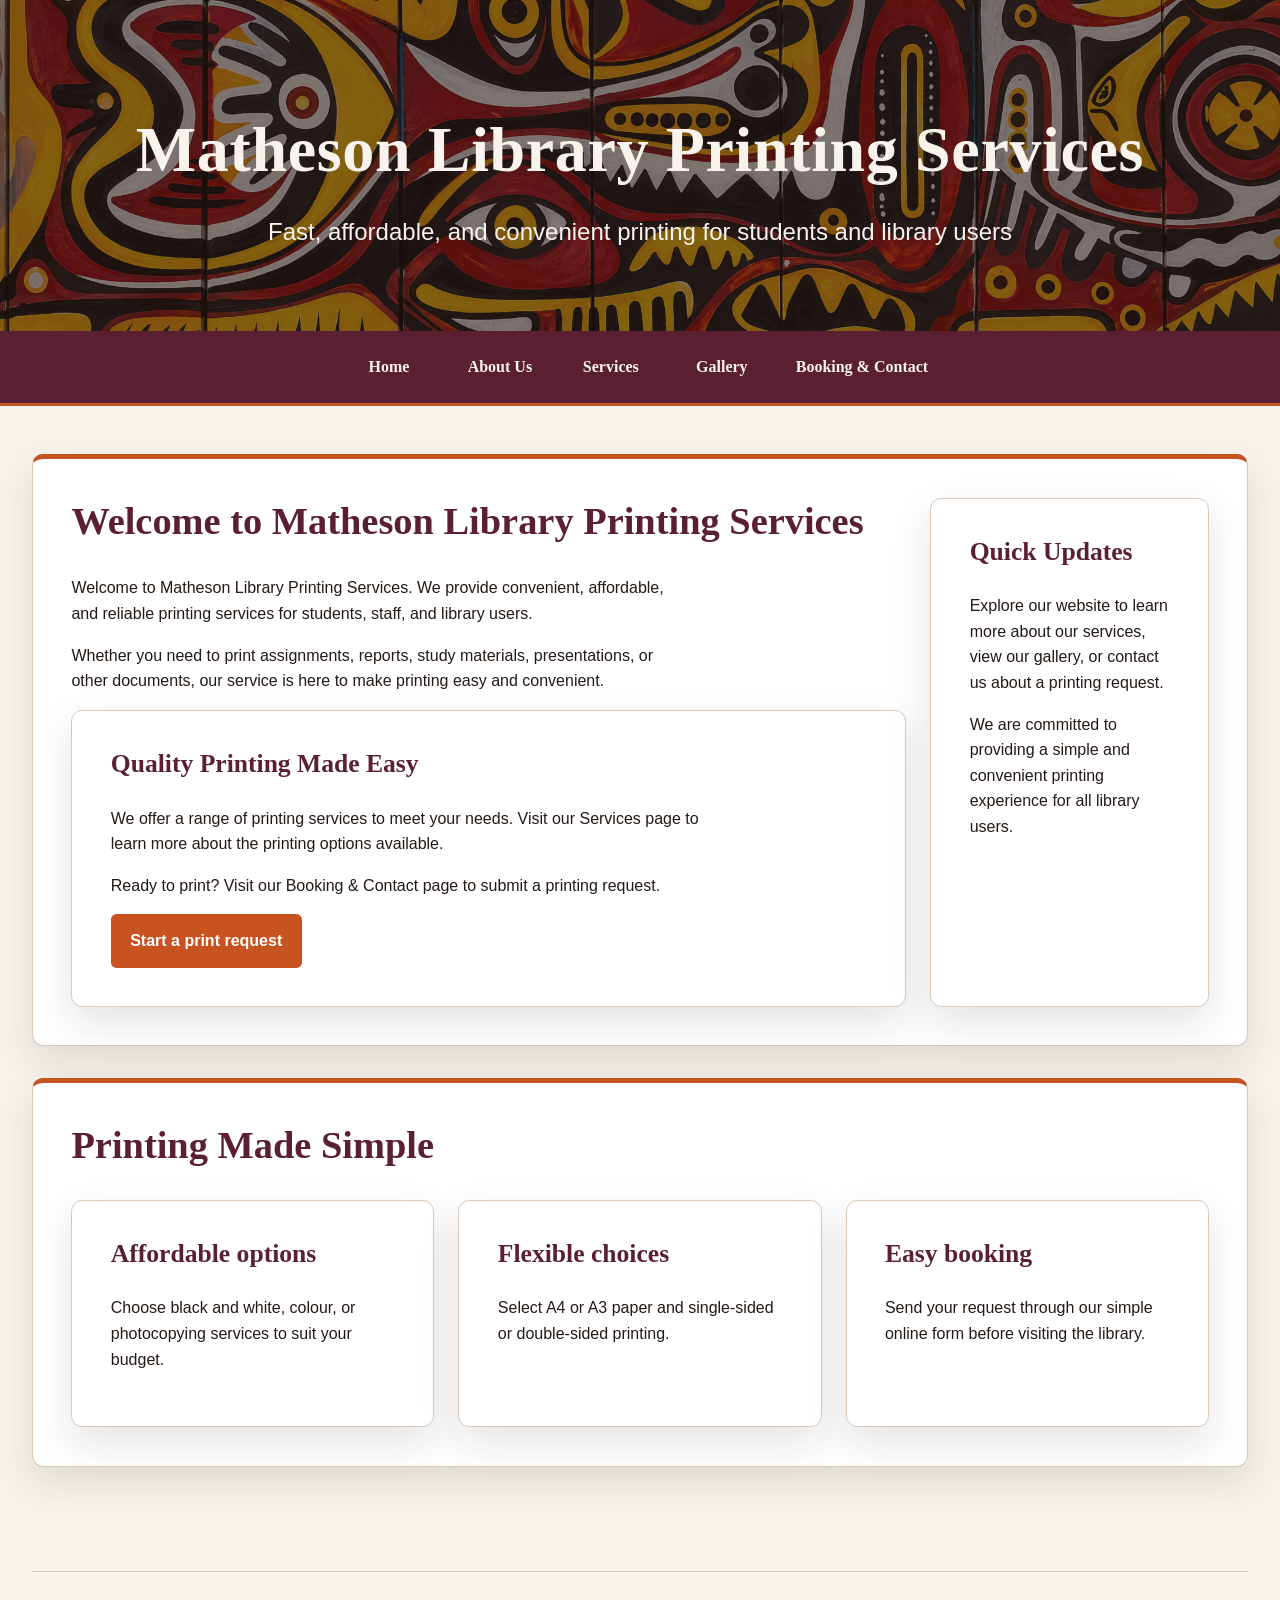
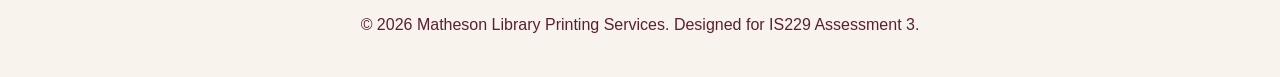
==== commit e8d92772: "Restore nav appearance without label wrapping" ====
--- a/index.html
+++ b/index.html
@@ -29,7 +29,7 @@
     <!-- Nav: Consistent navigation menu on every page -->
     <nav class="main-nav" aria-label="Main navigation">
       <ul>
-        <li><a href="index.html" aria-current="page">Home</a></li>
+        <li><a href="index.html">Home</a></li>
         <li><a href="about.html">About Us</a></li>
         <li><a href="services.html">Services</a></li>
         <li><a href="gallery.html">Gallery</a></li>
--- a/style.css
+++ b/style.css
@@ -167,12 +167,11 @@
 
 .main-nav ul {
   display: grid;
-  grid-template-columns: repeat(5, max-content);
+  grid-template-columns: repeat(5, minmax(max-content, 1fr));
   gap: 0.5rem;
   overflow-x: auto;
   margin-block: 0;
   padding: 0.8rem 0;
-  max-width: none;
   list-style: none;
 }
 
